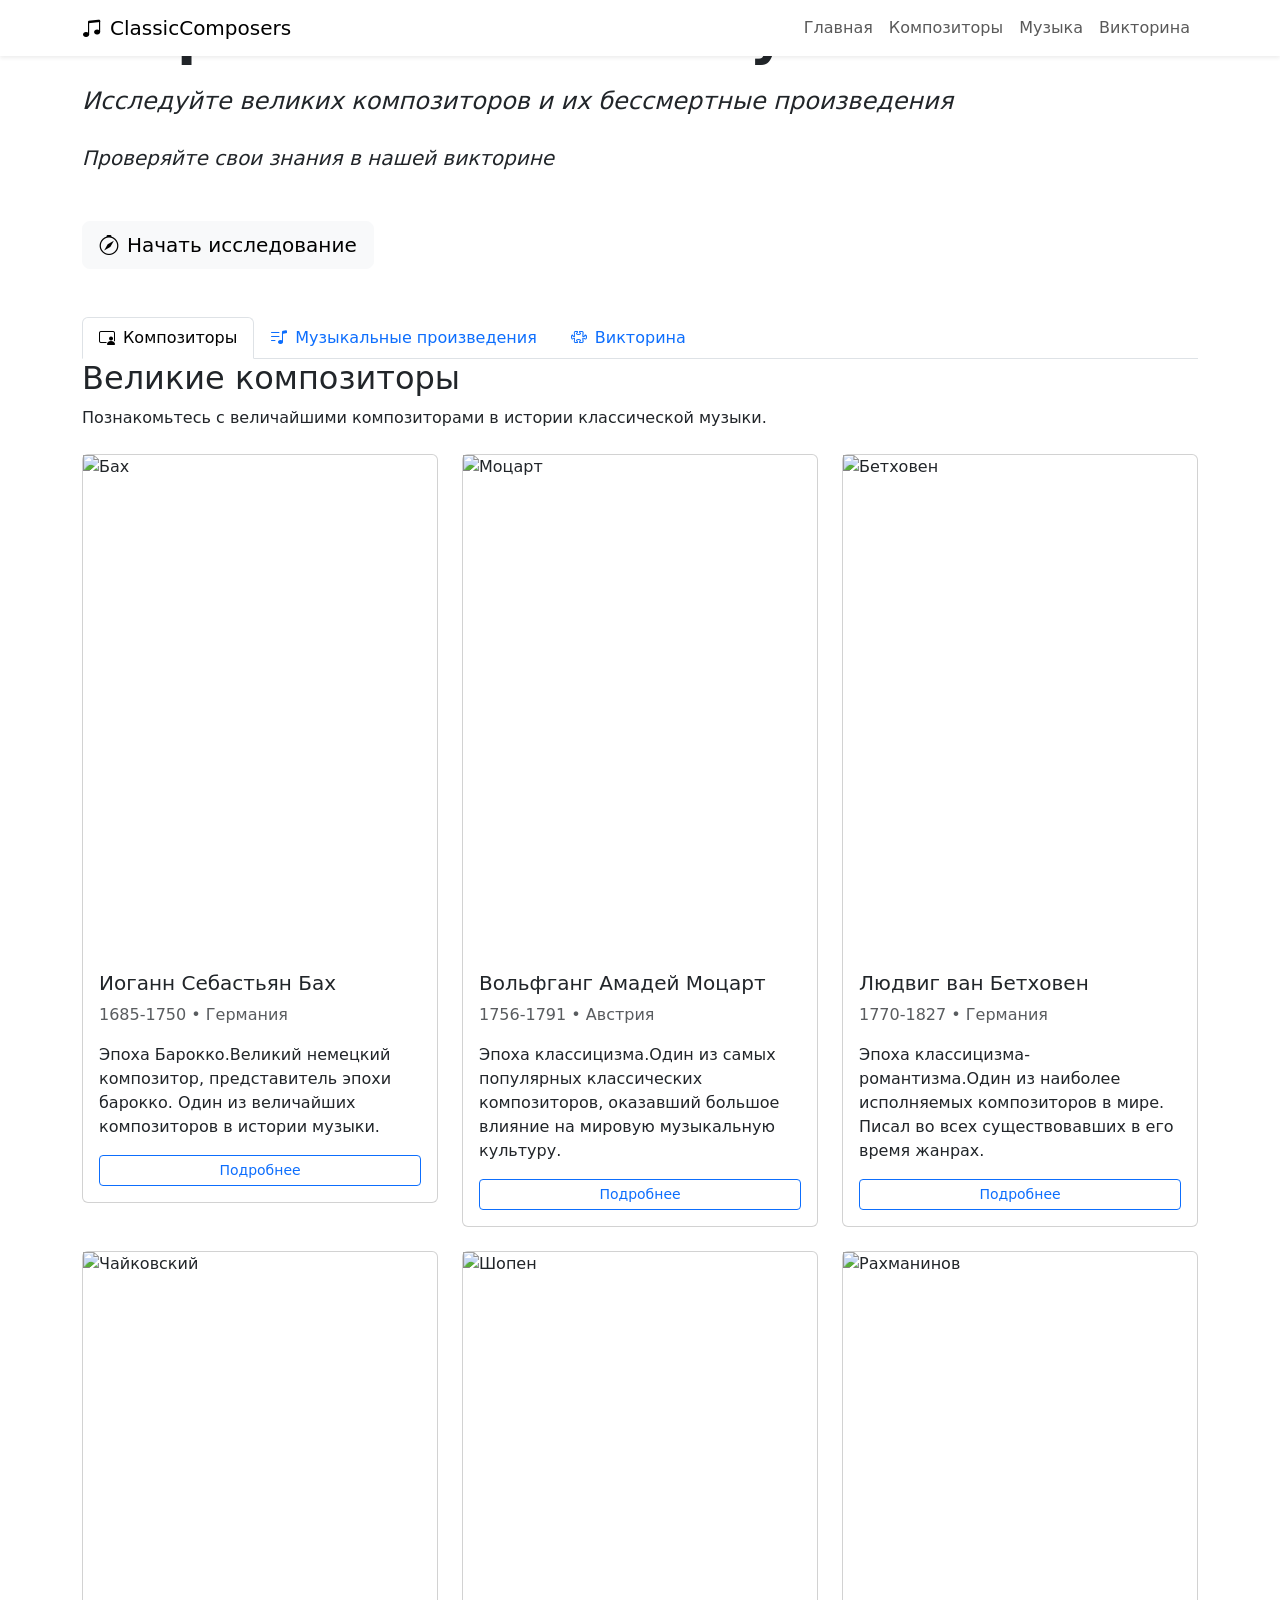
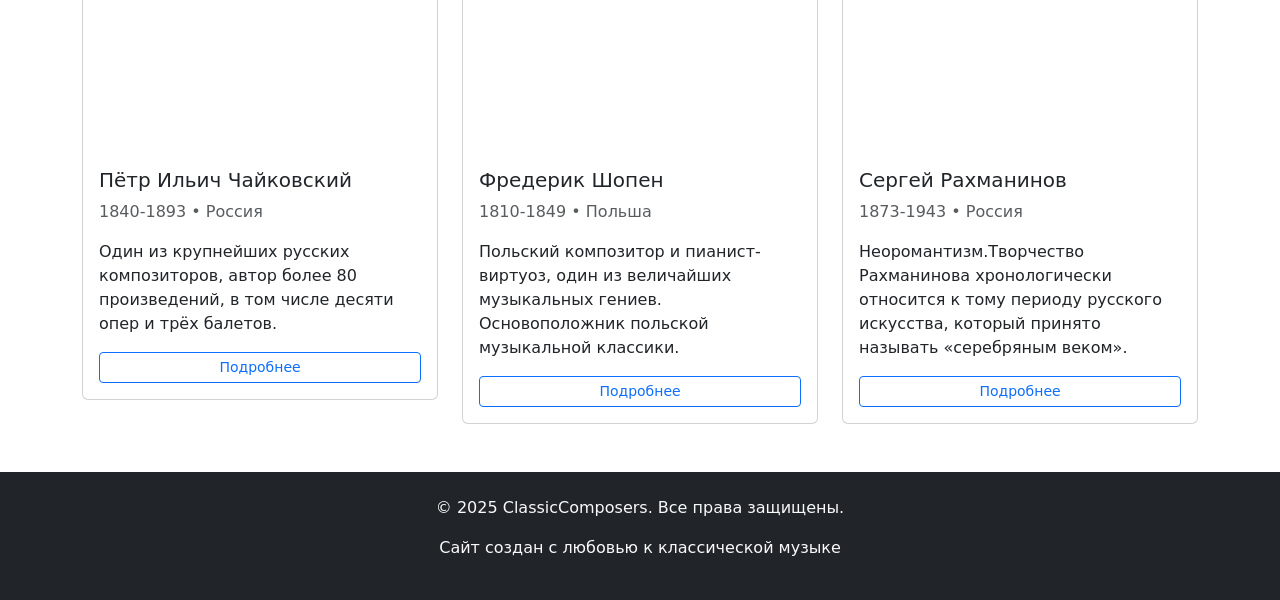
==== index.html @ dba1eec7 "Rename index.html.html to index.html rename" ====
<!DOCTYPE html>
<html lang="ru">
<head>
    <meta charset="UTF-8">
    <meta name="viewport" content="width=device-width, initial-scale=1.0">
    <title>ClassicComposers - Мир классической музыки</title>
    
    <!-- Bootstrap 5 CSS -->
    <link href="https://cdn.jsdelivr.net/npm/bootstrap@5.3.2/dist/css/bootstrap.min.css" rel="stylesheet">
    <!-- Bootstrap Icons -->
    <link rel="stylesheet" href="https://cdn.jsdelivr.net/npm/bootstrap-icons@1.11.1/font/bootstrap-icons.css">
    <!-- Google Fonts -->
    <link href="https://fonts.googleapis.com/css2?family=Playfair+Display:wght@400;700&family=Inter:wght@300;400;500&display=swap" rel="stylesheet">
    <link rel="stylesheet" href="css/style.css">
   
    </head>
<body>
    
    <!-- Навигация -->
    <nav class="navbar navbar-expand-lg navbar-light bg-white fixed-top shadow-sm">
        <div class="container">
            <a class="navbar-brand" href="#">
                <i class="bi bi-music-note-beamed me-2"></i>ClassicComposers
            </a>
            <button class="navbar-toggler" type="button" data-bs-toggle="collapse" data-bs-target="#navbarNav">
                <span class="navbar-toggler-icon"></span>
            </button>
            <div class="collapse navbar-collapse" id="navbarNav">
                <ul class="navbar-nav ms-auto">
                    <li class="nav-item">
                        <a class="nav-link" href="#home">Главная</a>
                    </li>
                    <li class="nav-item">
                        <a class="nav-link" href="#" onclick="showTab('composers')">Композиторы </a>
                    </li>
                    <li class="nav-item">
                     <a class="nav-link" href="#" onclick="showTab('music')">Музыка</a>
                   </li>
                    <li class="nav-item">
                        <a class="nav-link" href="#"onclick="showTab('quiz')" >Викторина</a>
                        
                    </li>
                </ul>
            </div>
        </div>
    </nav>

    <!-- Герой секция -->
    <section id="home" class="hero-section">
        <div class="container">
            <h1 class="display-4 fw-bold mb-3">Мир классической музыки</h1>
            <p class="lead fs-4 mb-4"><i>Исследуйте великих композиторов и их бессмертные произведения </i> </p>
            <p class="mb-5 fs-5" style="margin:0px;"> <i> Проверяйте свои знания в нашей викторине</i> </p>
            <a href="#composers" class="btn btn-light btn-lg">
                <i class="bi bi-compass me-2"></i>Начать исследование
            </a>
        </div>
    </section>
   
    <!-- Основной контент с вкладками -->
    <section class="py-5"> 
        <div class="container">
            <ul class="nav nav-tabs" id="myTab" role="tablist">
                <li class="nav-item" role="presentation">
                    <button class="nav-link active" id="composers-tab" data-bs-toggle="tab" data-bs-target="#composers" type="button" role="tab">
                        <i class="bi bi-person-video3 me-2"></i>Композиторы
                    </button>
                </li>
                <li class="nav-item" role="presentation">
                    <button class="nav-link" id="music-tab" data-bs-toggle="tab" data-bs-target="#music" type="button" role="tab">
                        <i class="bi bi-music-note-list me-2"></i>Музыкальные произведения
                    </button>
                </li>
                <li class="nav-item" role="presentation">
                    <button class="nav-link" id="quiz-tab" data-bs-toggle="tab" data-bs-target="#quiz" type="button" role="tab">
                        <i class="bi bi-puzzle me-2"></i>Викторина
                    </button>
                </li>
            </ul>                   
            <div class="tab-content" id="myTabContent"> 

                <!-- Вкладка "Композиторы" -->
                <div class="tab-pane fade show active" id="composers" role="tabpanel">
                    <h2 class="section-title">Великие композиторы</h2>
                    <p class="mb-4">Познакомьтесь с величайшими композиторами в истории классической музыки.</p>
                     <div class="row g-4">
                         <!-- Бах -->
                        <div class="col-md-6 col-lg-4">
                            <div class="card composer-card">
                                <img src="https://webpulse.imgsmail.ru/imgpreview?mb=webpulse&key=pulse_cabinet-image-db135729-8a66-4bd4-91ca-96e5a58e8372" alt="Бах" width="370" height="500"> 
                                <div class="card-body">
                                    <h5 class="card-title">Иоганн Себастьян Бах</h5>
                                    <p class="card-text text-muted">1685-1750 • Германия</p>
                                    <p class="card-text">Эпоха Барокко.Великий немецкий композитор, представитель эпохи барокко. Один из величайших композиторов в истории музыки.</p>
                                    <a href="https://biographe.ru/znamenitosti/iogann-bah/" 
                                        target="_blank"
                                     class="btn btn-sm btn-outline-primary w-100">
                                        Подробнее
                                    </a>
                                </div>
                            </div>
                        </div>
                                      
                        <!-- Моцарт -->
                        <div class="col-md-6 col-lg-4">
                            <div class="card composer-card">
                                <img src="https://upload.wikimedia.org/wikipedia/commons/thumb/1/1e/Wolfgang-amadeus-mozart_1.jpg/960px-Wolfgang-amadeus-mozart_1.jpg" alt="Моцарт" width="370" height="500">
                                <div class="card-body">
                                    <h5 class="card-title">Вольфганг Амадей Моцарт</h5>
                                    <p class="card-text text-muted">1756-1791 • Австрия</p>
                                    <p class="card-text">Эпоха классицизма.Один из самых популярных классических композиторов, оказавший большое влияние на мировую музыкальную культуру.</p>
                                    <a href="https://biographe.ru/znamenitosti/mozart/" 
                                        target="_blank"
                                     class="btn btn-sm btn-outline-primary w-100">
                                        Подробнее
                                    </a>
                                </div>
                            </div>
                        </div>
                                
                        <!-- Бетховен -->
                        <div class="col-md-6 col-lg-4">
                            <div class="card composer-card">
                                <img src="https://upload.wikimedia.org/wikipedia/commons/thumb/6/6f/Beethoven.jpg/960px-Beethoven.jpg" alt="Бетховен" width="400" height="500">
                                <div class="card-body">
                                    <h5 class="card-title">Людвиг ван Бетховен</h5>
                                    <p class="card-text text-muted">1770-1827 • Германия</p>
                                    <p class="card-text">Эпоха классицизма-романтизма.Один из наиболее исполняемых композиторов в мире. Писал во всех существовавших в его время жанрах.</p>
                                      <a href="https://biographe.ru/znamenitosti/ludvig-bethoven/"
                                        target="_blank"
                                          class="btn btn-sm btn-outline-primary w-100">
                                        Подробнее
                                        </a>
                                </div>
                            </div>
                        </div>
                        <!-- Чайковский -->
                        <div class="col-md-6 col-lg-4">
                            <div class="card composer-card">
                                <img src="https://upload.wikimedia.org/wikipedia/commons/thumb/d/d7/Portr%C3%A4t_des_Komponisten_Pjotr_I._Tschaikowski_%281840-1893%29.jpg/640px-Portr%C3%A4t_des_Komponisten_Pjotr_I._Tschaikowski_%281840-1893%29.jpg" alt="Чайковский" height="500" width="350">
                                <div class="card-body">
                                    <h5 class="card-title">Пётр Ильич Чайковский</h5>
                                    <p class="card-text text-muted">1840-1893 • Россия</p>
                                    <p class="card-text">Один из крупнейших русских композиторов, автор более 80 произведений, в том числе десяти опер и трёх балетов.</p>
                                    <a href="https://biographe.ru/znamenitosti/petr-chaykovskiy/"
                                    target="_blank"
                                     class="btn btn-sm btn-outline-primary w-100" >
                                        Подробнее
                                </a>
                                </div>
                            </div>
                        </div>
                        <!-- Шопен -->
                        <div class="col-md-6 col-lg-4">
                            <div class="card composer-card">
                                <img src="https://sun9-29.userapi.com/s/v1/ig1/_DQyfaIUGtcXA4W-xnJ_5EyoZNnXTXDX8HqtGiOomqwGGaJk5vMT4x1VWQBv3tKtYkXkOg.jpg?quality=96&as=32x43,48x64,72x96,108x144,160x214,240x321,360x482,480x642,540x722,640x856,720x963,897x1200&from=bu&cs=540x0" alt="Шопен" width="370" height="500">
                                <div class="card-body">
                                    <h5 class="card-title">Фредерик Шопен</h5>
                                    <p class="card-text text-muted">1810-1849 • Польша</p>
                                    <p class="card-text">Польский композитор и пианист-виртуоз, один из величайших музыкальных гениев. Основоположник польской музыкальной классики.</p>
                                    
                                      <a href="https://biographe.ru/znamenitosti/frederik-shopen/"  
                                      target="_blank"
                                      class="btn btn-sm btn-outline-primary w-100">
                                        Подробнее
                                       </a>
                                </div>
                            </div>
                        </div>
                                                                    
                        <!-- Рахманинов -->
                        <div class="col-md-6 col-lg-4">
                            <div class="card composer-card">
                                <img src="https://ki-news.ru/wp-content/uploads/2024/06/rachmaninoff_in_1909_colorized_2019-819x1024.jpg" alt="Рахманинов" width="370" height="500">
                                <div class="card-body">
                                    <h5 class="card-title">Сергей Рахманинов</h5>
                                    <p class="card-text text-muted">1873-1943 • Россия</p>
                                    <p class="card-text">Неоромантизм.Творчество Рахманинова хронологически относится к тому периоду русского искусства, который принято называть «серебряным веком».</p>
                                    <a href="https://biographe.ru/znamenitosti/sergey-rahmaninov/" 
                                        target="_blank" 
                                     class="btn btn-sm btn-outline-primary w-100">
                                        Подробнее
                                  </a>
                                </div>
                            </div>
                        </div>
                    </div>
                   </div>
               <!-- КОНЕЦ ВКЛАДКИ "КОМПОЗИТОРЫ" -->

                <!-- Вкладка "Музыкальные произведения" -->
                <div class="tab-pane fade" id="music" role="tabpanel">
                    <h2 class="section-title">🎵 Шедевры мировой классической музыки</h2>   
                        <div class="audio-section">
                        
        
      <!-- Способ 2: Внешняя ссылка -->
        <p><b> И.С.Бах Прелюдия и фуга До мажор "ХТК"</b></p>
        <audio controls>
            <source src="https://data.zvu4no.org/download-track/3336b7b030323737358d3731353332b63436340000/8f617694b8f34973f477802dd8a53576/%D0%98.%D0%A1.%D0%91%D0%B0%D1%85.%20-%20%D0%98.%D0%A1.%D0%91%D0%90%D0%A5.%D0%A5%D0%A2%D0%9A.%D0%9F%D1%80%D0%B5%D0%BB%D1%8E%D0%B4%D0%B8%D1%8F%20%D0%B8%20%D1%84%D1%83%D0%B3%D0%B0%20%D0%94%D0%BE%20%D0%BC%D0%B0%D0%B6%D0%BE%D1%80..mp3"  type="audio/mpeg">
            Ваш браузер не поддерживает аудио элемент.
        </audio>
        <p><b> В.А.Моцарт Соната №11(3 часть "Турецкое рондо" или Турецкий марш")</b></p>
        <audio controls>
            <source src="https://data.zvu4no.org/play-track/33313731b1b43432338a373135333530b430330300/3266422e977c0bc01239dd281ec889d9/0.mp3"type="audio/mpeg">
            Ваш браузер не поддерживает аудио элемент.
        </audio>
        <p><b>Людвиг Ван Бетховен Соната №14 1ч."Лунная"(версия с симфоническим оркестром)</b></p>
        <audio controls>
            <source src="https://data.zvu4no.org/play-track/333230b03034b38c3731353332b63434300300/3ea85c600a04f75da8ce091129e499de/13.mp3"type="audio/mpeg">
            Ваш браузер не поддерживает аудио элемент.
        </audio>
        <p><b>Петр Ильич Чайковский Вальс из балета "Спящая красавица"(версия для фортепиано в 4 руки) </b></p>
        <audio controls>
            <source src="https://data.zvu4no.org/play-track/3332303631303634328a3731353332313037b40000/008f3e746a51c30ec323102b2869a7c0/11.mp3"type="audio/mpeg">
            Ваш браузер не поддерживает аудио элемент.
        </audio>
        <p> <b>Федерик Шопен Этюд Океан(играет Н.Луганский)</b></p>
        <audio controls>
            <source src="https://data.zvu4no.org/play-track/33343334353431338d3731353332313031340700/9bcd73ee5bf39d86115dbd6658c51aa1/2.mp3"type="audio/mpeg">
            Ваш браузер не поддерживает аудио элемент.
        </audio>
        <p><b>Сергей Рахманинов Прелюдия (исполняет Д.Мацуев)</b></p>
        <audio controls>
            <source src="https://data.zvu4no.org/play-track/333137b73036328c3734b4b434343631310500/875f675b0c742bf389c644e3070d816f/1.mp3"type="audio/mpeg">
            Ваш браузер не поддерживает аудио элемент.
        </audio>   
                        </div>
                </div>     
            <!-- КОНЕЦ ВКЛАДКИ "МУЗЫКА" -->

                <!-- Вкладка "Викторина" -->
                <div class="tab-pane fade" id="quiz" role="tabpanel">
                    <h2 class="section-title">Музыкальная викторина</h2>
                    <div class="quiz-container">
                        <div class="text-center mb-4">
                            <h4 id="question" class="mb-3">Кто написал оперу "Волшебная флейта"?</h4>
                            <div class="score-display mb-3">
                                <span class="btn-primary" id="score">Вопрос 1 из 6</span>
                            </div>
                        </div>
                        
                        <div class="options-grid mb-4">
                            <div class="row g-3">
                                <div class="col-md-6" >
                                    <button class="option-btn btn btn-outline-secondary w-100 p-3" data-option="0">
                                        Людвиг ван Бетховен
                                    </button>
                                </div>
                                <div class="col-md-6">
                                    <button class="option-btn btn btn-outline-secondary w-100 p-3" data-option="1">
                                        Вольфганг Амадей Моцарт
                                    </button>
                                </div>
                                <div class="col-md-6">
                                    <button class="option-btn btn btn-outline-secondary w-100 p-3" data-option="2">
                                        Иоганн Себастьян Бах
                                    </button>
                                </div>
                                <div class="col-md-6">
                                    <button class="option-btn btn btn-outline-secondary w-100 p-3" data-option="3">
                                        Джузеппе Верди
                                    </button>
                                </div>
                            </div>
                        </div>
                        
                        <div class="text-center">
                            <div id="result" class="mb-3"></div>
                            <button id="next-btn" class="btn btn-primary" style="display: none;">
                                Следующий вопрос <i class="bi bi-arrow-right ms-2"></i>
                            </button>
                        </div>
                    </div>
                </div>
                <!-- КОНЕЦ ВКЛАДКИ "ВИКТОРИНА" -->
                
            </div>
            </div>
    </section>

    <!-- Футер -->
    <footer class="bg-dark text-light py-4">
        <div class="container text-center">
            <p class="mb-3">&copy; 2025 ClassicComposers. Все права защищены.</p>
            <p class="text-light">Сайт создан с любовью к классической музыке</p>
        </div>
    </footer>
                                         
    <!-- Bootstrap JS -->
    <script src="https://cdn.jsdelivr.net/npm/bootstrap@5.3.2/dist/js/bootstrap.bundle.min.js"></script>
    
    <script src="js/script.js"> </script>               
        </body>
</html>
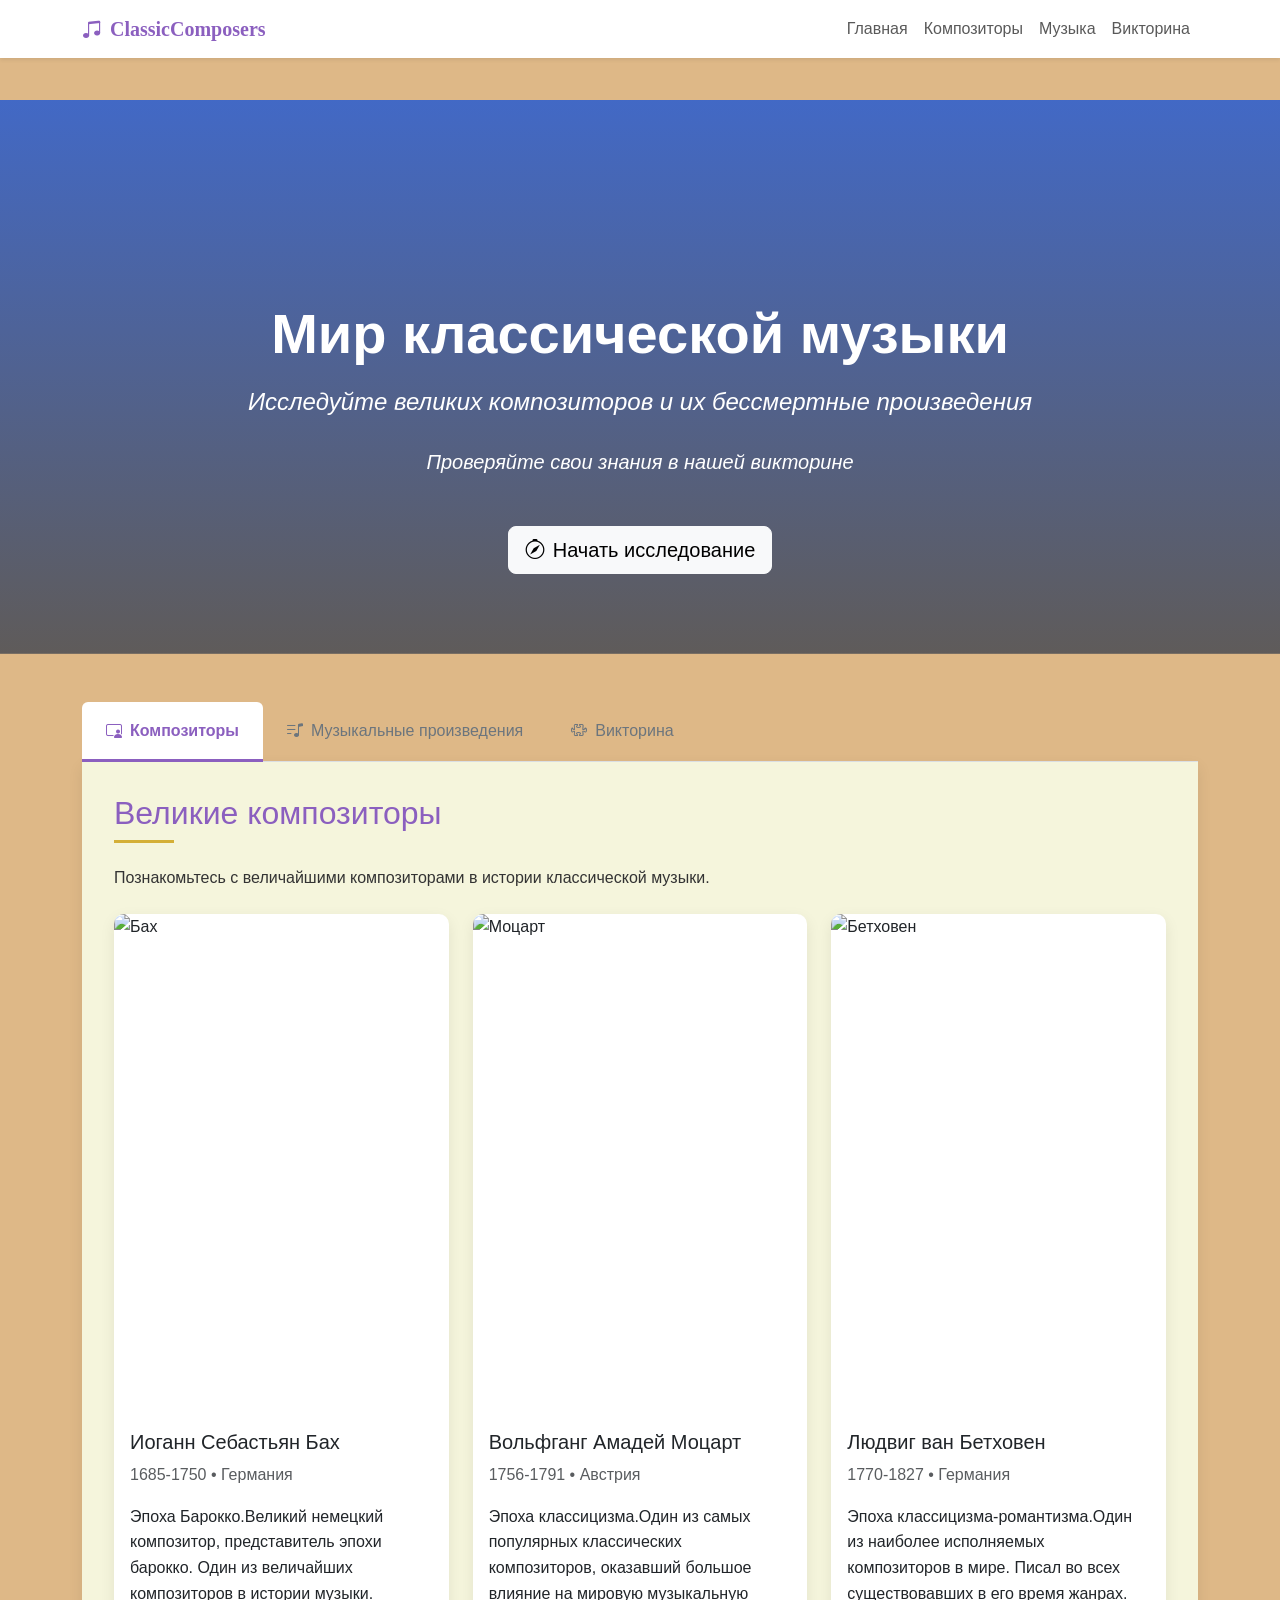
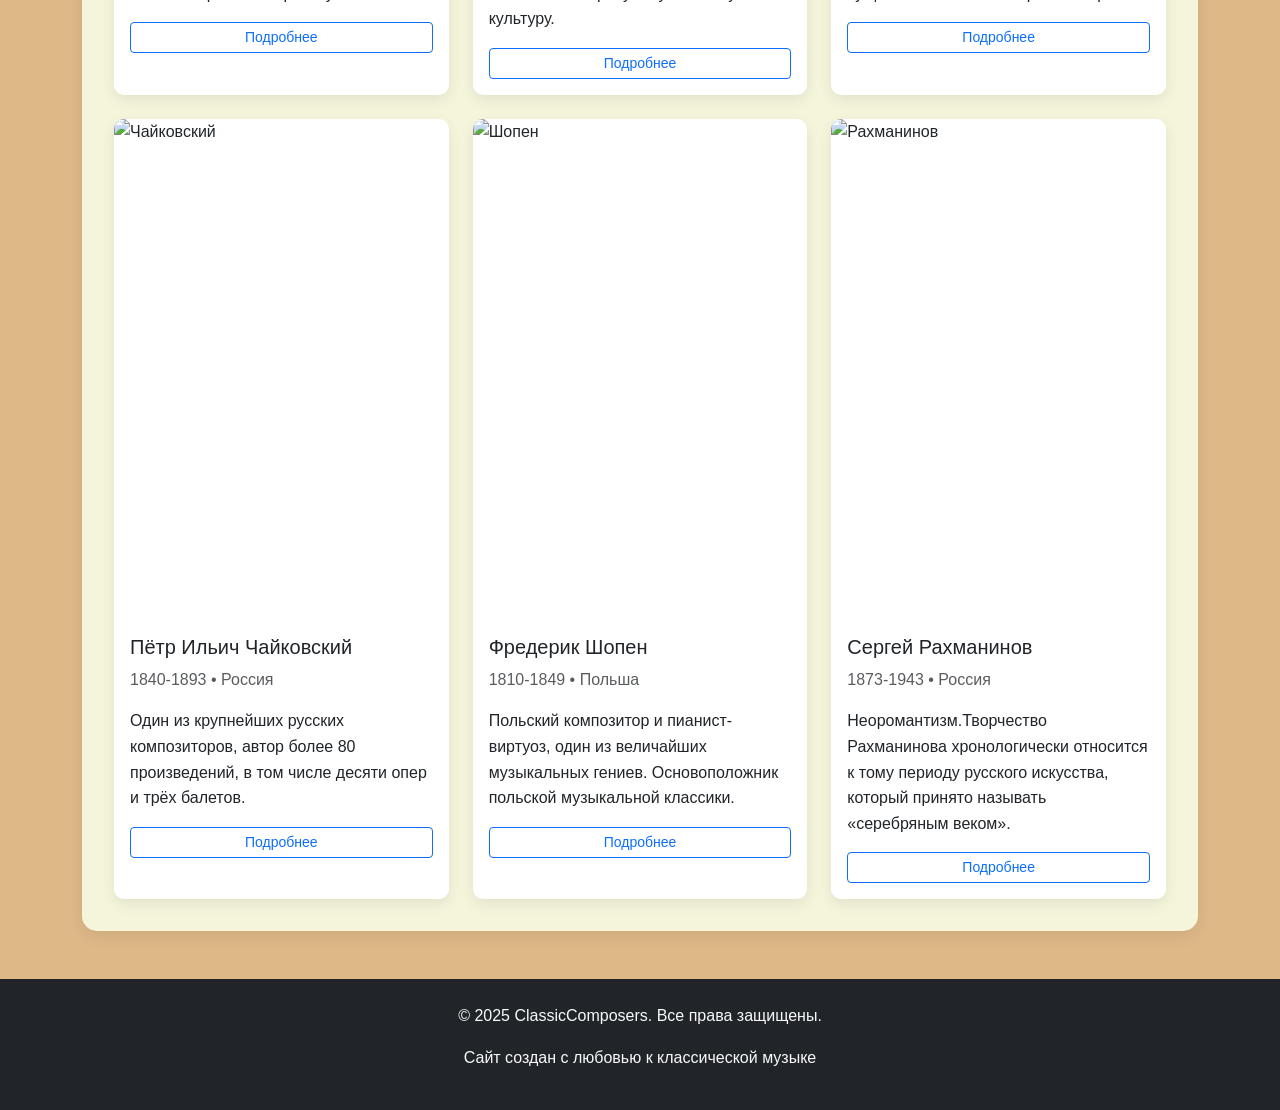
==== commit 55fba12a: "Update index.html add change" ====
--- a/index.html
+++ b/index.html
@@ -12,7 +12,7 @@
     <link rel="stylesheet" href="https://cdn.jsdelivr.net/npm/bootstrap-icons@1.11.1/font/bootstrap-icons.css">
     <!-- Google Fonts -->
     <link href="https://fonts.googleapis.com/css2?family=Playfair+Display:wght@400;700&family=Inter:wght@300;400;500&display=swap" rel="stylesheet">
-    <link rel="stylesheet" href="css/style.css">
+    <link rel="stylesheet" href="/css/style.css">
    
     </head>
 <body>
--- a/css/style.css
+++ b/css/style.css
@@ -0,0 +1,183 @@
+ :root {
+            --primary: #8B5FBF;
+            --secondary: #6C757D;
+            --accent: #E83E8C;
+            --gold: #D4AF37;
+            --dark: #1a1a2e;
+            --light: #f8f9fa;
+        }
+        
+        body {
+            font-family: 'Inter', sans-serif;
+            background-color:burlywood;
+            color: #333;
+            line-height: 1.6;
+        }
+        
+        .navbar-brand {
+            font-family: 'Playfair Display', serif;
+            font-weight: 700;
+            color: var(--primary) !important;
+        }
+        
+        .hero-section {
+            background: linear-gradient(rgba(49, 96, 204, 0.9), rgba(81, 81, 85, 0.9)), 
+                        url('https://i.pinimg.com/originals/a0/42/21/a042217a46898c3d0b7c01a41dcecc2c.jpg');
+                        background-repeat: repeat;
+            background-size: contain;
+            background-position: center;
+            padding: 100px 0 80px;
+            color: white;
+            text-align: center;
+            font-style:normal;
+         margin-top: 100px;
+           padding-top: 200px;
+        }
+            
+         
+        
+        .composer-card {
+            transition: all 0.3s ease;
+            border: none;
+            box-shadow: 0 5px 15px rgba(0,0,0,0.08);
+            border-radius: 10px;
+            overflow: hidden;
+            height: 100%;
+        }
+        
+        .composer-card:hover {
+            transform: translateY(-5px);
+            box-shadow: 0 10px 25px rgba(0,0,0,0.15);
+        }
+        
+        .composer-image {
+            height: 50px;
+            background: size 100px;;
+            background-position: center;
+        }
+        
+        .piece-card {
+            background: beige;
+            border-radius: 10px;
+            padding: 1.5rem;
+            margin-bottom: 1.5rem;
+            box-shadow: 0 3px 10px rgba(0,0,0,0.08);
+            border-left: 4px solid var(--primary);
+            transition: all 0.3s ease;
+        }
+        
+        .piece-card:hover {
+            transform: translateX(5px);
+            box-shadow: 0 5px 15px rgba(0,0,0,0.1);
+        }
+        
+        .upload-area {
+            border: 2px dashed #dee2e6;
+            border-radius: 10px;
+            padding: 2rem;
+            text-align: center;
+            background: #f8f9fa;
+            transition: all 0.3s ease;
+            cursor: pointer;
+        }
+        
+        .upload-area:hover {
+            border-color: var(--primary);
+            background: #e9ecef;
+        }
+        
+        .upload-area.dragover {
+            border-color: var(--primary);
+            background: rgba(139, 95, 191, 0.1);
+            }
+        
+         /* Изменение цвета кнопок викторины */
+        .options-grid .option-btn {
+            color:black !important;
+            border-color: rgb(107, 99, 99) !important;
+            font-family: Arial, Helvetica, sans-serif;
+            font-size: large;
+        }
+        
+        .options-grid .option-btn:hover {
+            background-color: #72477e !important;
+            color: white !important;
+        
+        }
+        
+        .btn-primary {
+            background: var(--primary);
+            border: none;
+            padding: 10px 25px;
+            border-radius: 50px;
+            font-weight: 500;
+            transition: all 0.3s ease;
+            color: #dcd0e9;
+        }
+        
+        .btn-primary:hover {
+            background: #bd95e5;
+            transform: translateY(-2px);
+        }
+        
+        .btn-success {
+            border-radius: 50px;
+            padding: 10px 25px;
+        }
+        
+        .section-title {
+            font-family: 'Segoe UI',Arial, Helvetica, sans-serif ;
+            position: relative;
+            margin-bottom: 2rem;
+            color: var(--primary);
+        }
+        
+        .section-title::after {
+            content: '';
+            position: absolute;
+            bottom: -10px;
+            left: 0;
+            width: 60px;
+            height: 3px;
+            background: var(--gold);
+        }
+        
+        .nav-tabs .nav-link {
+            color: var(--secondary);
+            font-weight: 500;
+            border: none;
+            padding: 1rem 1.5rem;
+        }
+        
+        .nav-tabs .nav-link.active {
+            color: var(--primary);
+            background: white;
+            border-bottom: 3px solid var(--primary);
+            font-weight: 600;
+        }
+        
+        .tab-content {
+            background:beige;
+            border-radius: 0 0 15px 15px;
+            padding: 2rem;
+            box-shadow: 0 5px 15px rgba(0,0,0,0.08);
+            min-height: 500px;
+        }
+        
+        footer {
+            background: var(--dark);
+            color: white;
+            padding: 3rem 0;
+        }
+        
+        .option-btn {
+            transition: all 0.3s ease;
+        }
+                 
+               
+        @media (max-width: 768px) {
+            .hero-section {
+                padding: 100px 0 60px;
+            }
+
+        }
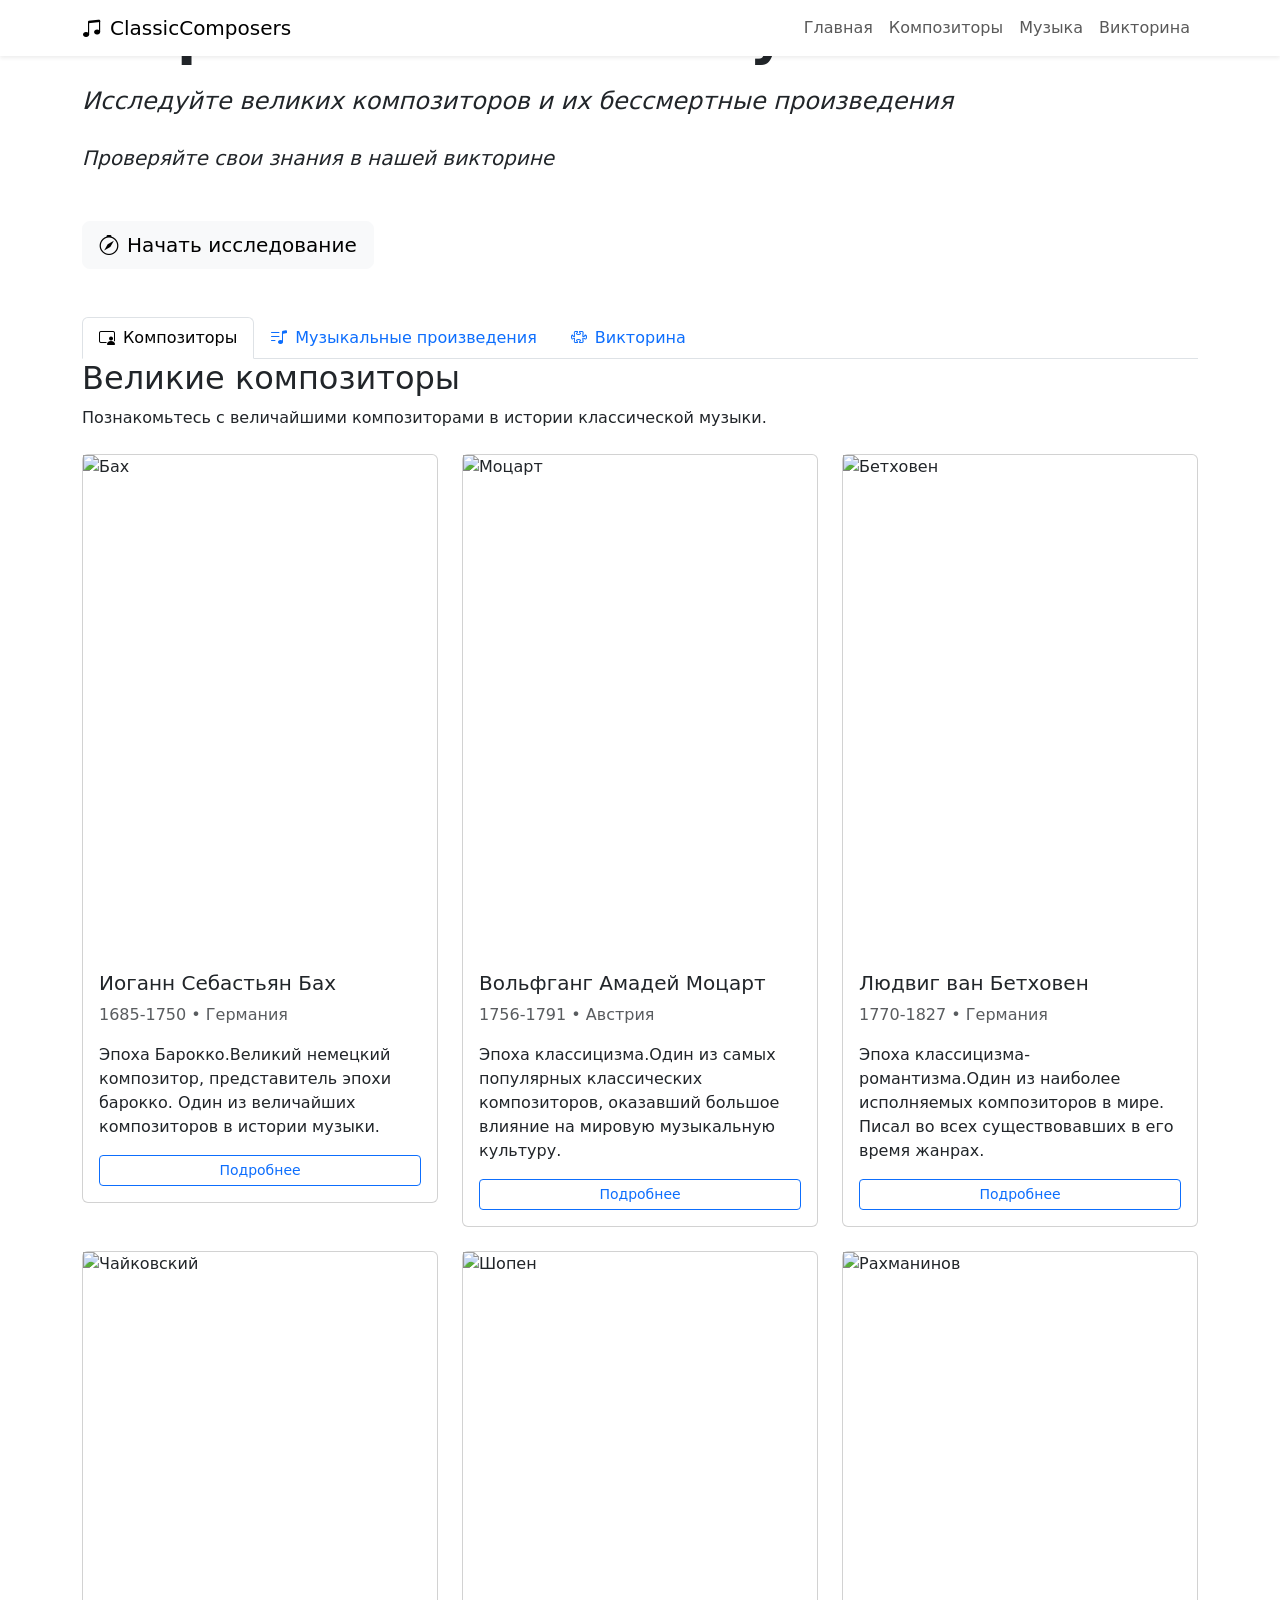
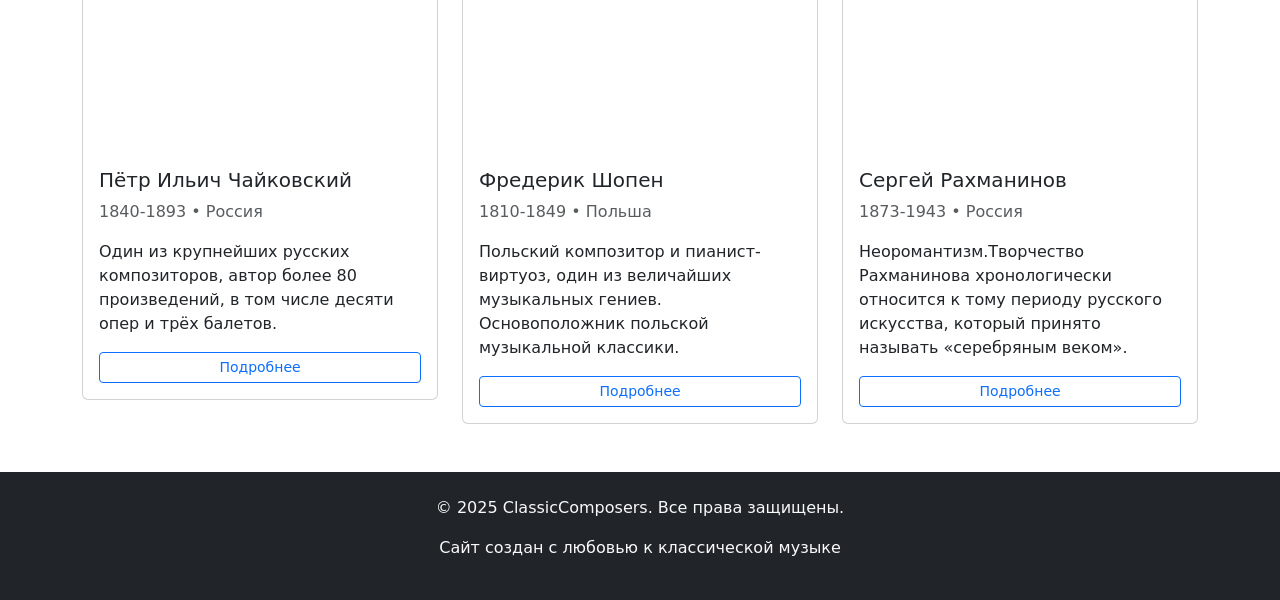
==== commit efe2ee72: "Update index.html add change" ====
--- a/index.html
+++ b/index.html
@@ -12,7 +12,7 @@
     <link rel="stylesheet" href="https://cdn.jsdelivr.net/npm/bootstrap-icons@1.11.1/font/bootstrap-icons.css">
     <!-- Google Fonts -->
     <link href="https://fonts.googleapis.com/css2?family=Playfair+Display:wght@400;700&family=Inter:wght@300;400;500&display=swap" rel="stylesheet">
-    <link rel="stylesheet" href="/css/style.css">
+    <link rel="stylesheet" href="/Composers/css/style.css">
    
     </head>
 <body>
